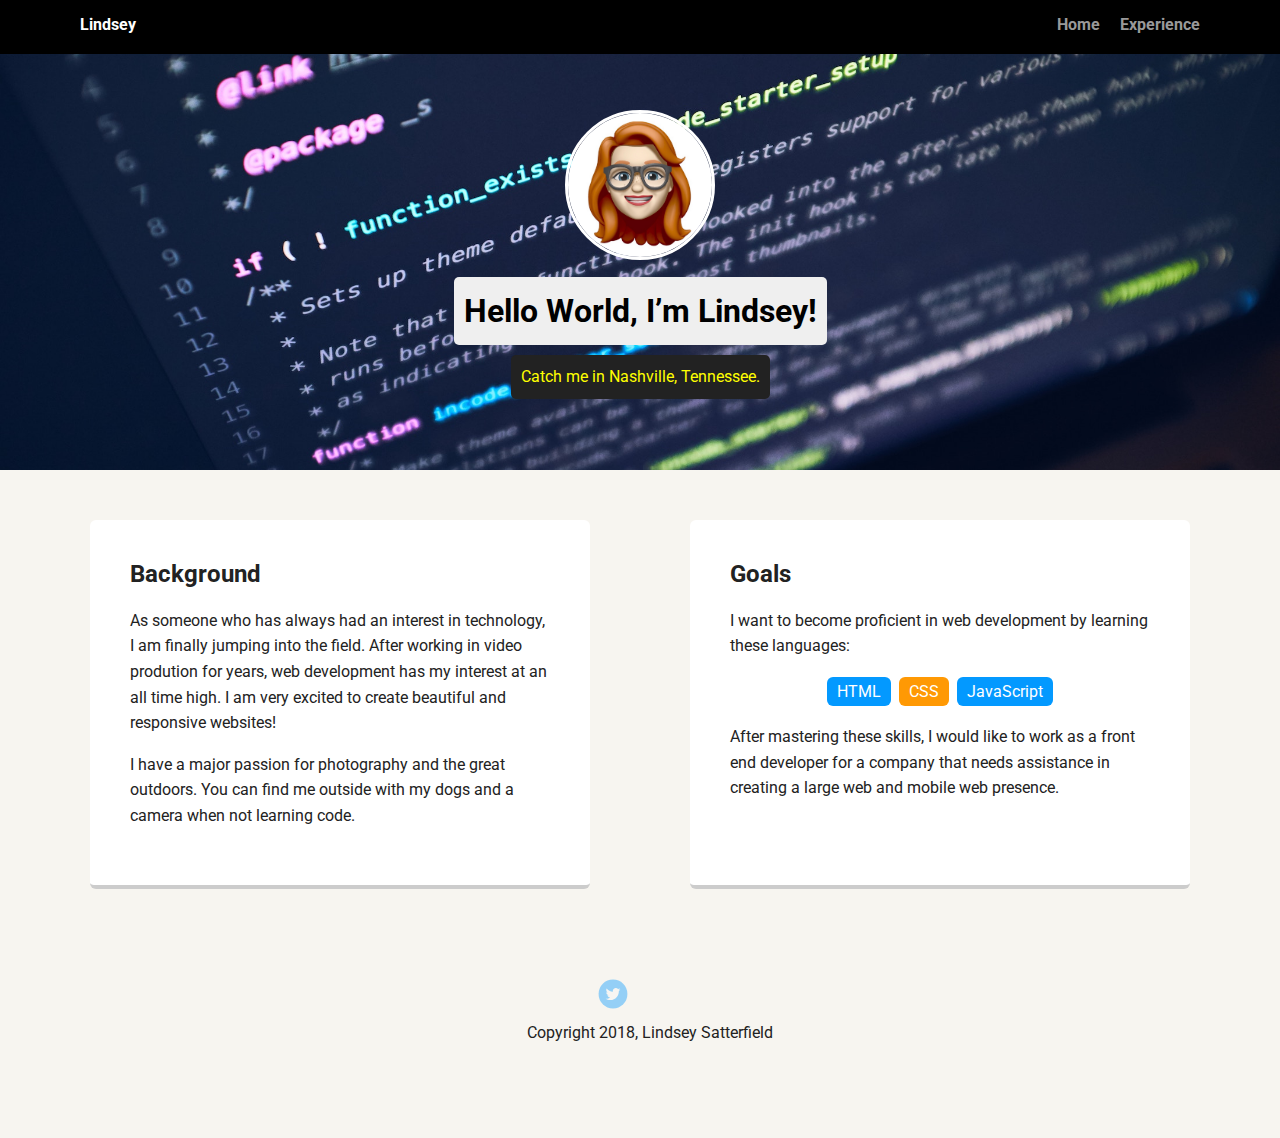
==== index.html @ 00e01c53 "Added personal text" ====
<!doctype html>
<html lang="en">
<head>
  <meta charset="utf-8">
  <title>Lindsey's Profile</title>
  <meta name="viewport" content="width=device-width, initial-scale=1.0">
  <link rel="stylesheet" href="styles.css">
  <link href="https://fonts.googleapis.com/css?family=Muli%7CRoboto:400,300,500,700,900" rel="stylesheet"></head>
  <body>

    <div class="main-nav">
        <ul class="nav">
          <li class="name">Lindsey</li>
          <li><a href="index.html">Home</a></li>
          <li><a href="#">Experience</a></li>
        </ul>
    </div>

    <header>
      <img src="images/Lindsey project 1.jpg" alt="Lindsey as a Memoji" class="profile-image">
      <h1 class="tag name">Hello World, I’m Lindsey!</h1>
      <p class="tag location">Catch me in Nashville, Tennessee.</p>
    </header>

    <main class="flex">
      <div class="card">
        <h2>Background</h2>
        <p>As someone who has always had an interest in technology, I am finally jumping into the field. After working in video prodution for years, web development has my interest at an all time high. I am very excited to create beautiful and responsive websites!</p>
        <p>I have a major passion for photography and the great outdoors. You can find me outside with my dogs and a camera when not learning code.</p>
      </div> 

      <div class="card">
        <h2>Goals</h2>
        <p>I want to become proficient in web development by learning these languages:   </p>
        <ul class="skills">
          <li>HTML</li>
          <li>CSS</li>
          <li>JavaScript</li>
        </ul>
        <p>After mastering these skills, I would like to work as a front end developer for a company that needs assistance in creating a large web and mobile web presence.</p>
      </div> 

    </main>
    <footer>
      <ul>
        <li><a href="#" class="social twitter">Twitter</a></li>
        <li><a href="#" class="social linkedin">LinkedIn</a></li>
        <li><a href="https://github.com/lindseysatterfield" target="_blank" class="social github">Github</a></li>
      </ul>
      <p class="copyright">Copyright 2018, Lindsey Satterfield</p>
    </footer>
  </body>
  </html>
---- styles.css ----
/* Global Layout Set-up */
* { 
  box-sizing: border-box;
}
  
body {
  margin: 0;
  padding: 0;
  text-align: center;
  font-family: 'Roboto', sans-serif;
  color: #222;
  background: #f7f5f0;
}
/* Link Styles */

a {
  text-decoration: none;
  color: #999;
}
a:hover {
  color: #6633ff;
}

/* Section Styles */

.main-nav {
  width: 100%;
  background: black;
  min-height: 30px;
  padding: 10px;
  position: fixed;
  text-align: center;
}
.nav {
  display: flex;
  justify-content: space-around;
  font-weight: 700;
  list-style-type: none;
  margin: 0 auto;
  padding: 0;
}

.nav .name {
    display: block;
    margin-right: auto;
    color: white;
}
.nav li {
  padding: 5px 10px 10px 10px;
}
.nav a {
  transition: all .5s;
}
.nav a:hover {
  color: white
}

header {
  text-align: center;
  background: url('images/Code project 1.jpg') no-repeat top center ;
  background-size: cover;
  background-position: bottom
  overflow: hidden;
  padding-top: 60px;
}
header {
  line-height: 1.5;
}
header .profile-image {
  margin-top: 50px;
  width: 150px;
  height: 150px;
  border-radius: 50%;
  border: 3px solid white;
  transition: all .5s;
}
header .profile-image:hover {
  transform: scale(1.2) rotate(5deg);
}
.tag {
  background-color: #efefef;
  color: black;
  padding: 10px;
  border-radius: 5px;
  display: table;
  margin: 10px auto;
} 
.location {
  background-color: #222;
  color: yellow;
}
.card {
  margin: 30px;
  padding: 20px 40px 40px;
  max-width: 500px;
  text-align: left;
  background: #fff;
  border-bottom: 4px solid #ccc;
  border-radius: 6px;
  transition: all .5s;
}
.card:hover {
  border-color: #ff99ff;
}

ul.skills {
  padding: 0;
  text-align: center;
}

.skills li {
  border-radius: 6px;
  display: inline-block;
  background: #ff9904;
  color: white;
  padding: 5px 10px;
  margin: 2px;
}

.skills li:nth-child(odd) {
  background: #0399ff;
}

footer {
  width: 100%;
  min-height: 30px;
  padding: 20px 0 40px 20px;
}

footer .copyright {
  top: -8px;
  font-size: .75em;
}

footer ul {
  list-style-type: none;
  margin: 0;
  padding: 0;
}

footer ul li {
  display: inline-block;
}

a.social {
  display: inline-block;
  text-indent: -9999px;
  margin-left: 5px;
  width: 30px;
  height: 30px;
  background-size: 30px 30px;
  opacity: .4;
  transition: all .5s;
}
a.twitter {
  background-image: url(images/twitter.svg);
}
a.linkedin {
  background-image: url(images/linkedin.svg);
}
a.github {
  background-image: url(images/github.svg);
}
a.social:hover {
  opacity: 1;
}
.clearfix {
  clear: both;
}

/* Styles for larger screens */
@media screen and (min-width: 720px) {
  
  .flex {
      display: -ms-flexbox;      /* TWEENER - IE 10 */
      display: flex; 
      max-width: 1200px;
      -ms-flex-pack: distribute;
      justify-content: space-around;
      margin: 0 auto;
  }

  header {
    min-height: 470px;
  }

  .nav {
    max-width: 1200px;
    padding: 0 30px;
  }


  main {
    padding-top: 20px;
  }

  main p {
    line-height: 1.6em;
  }

  footer {
    font-size: 1.3em;
    max-width: 1200px;
    margin: 40px auto;
  }

}
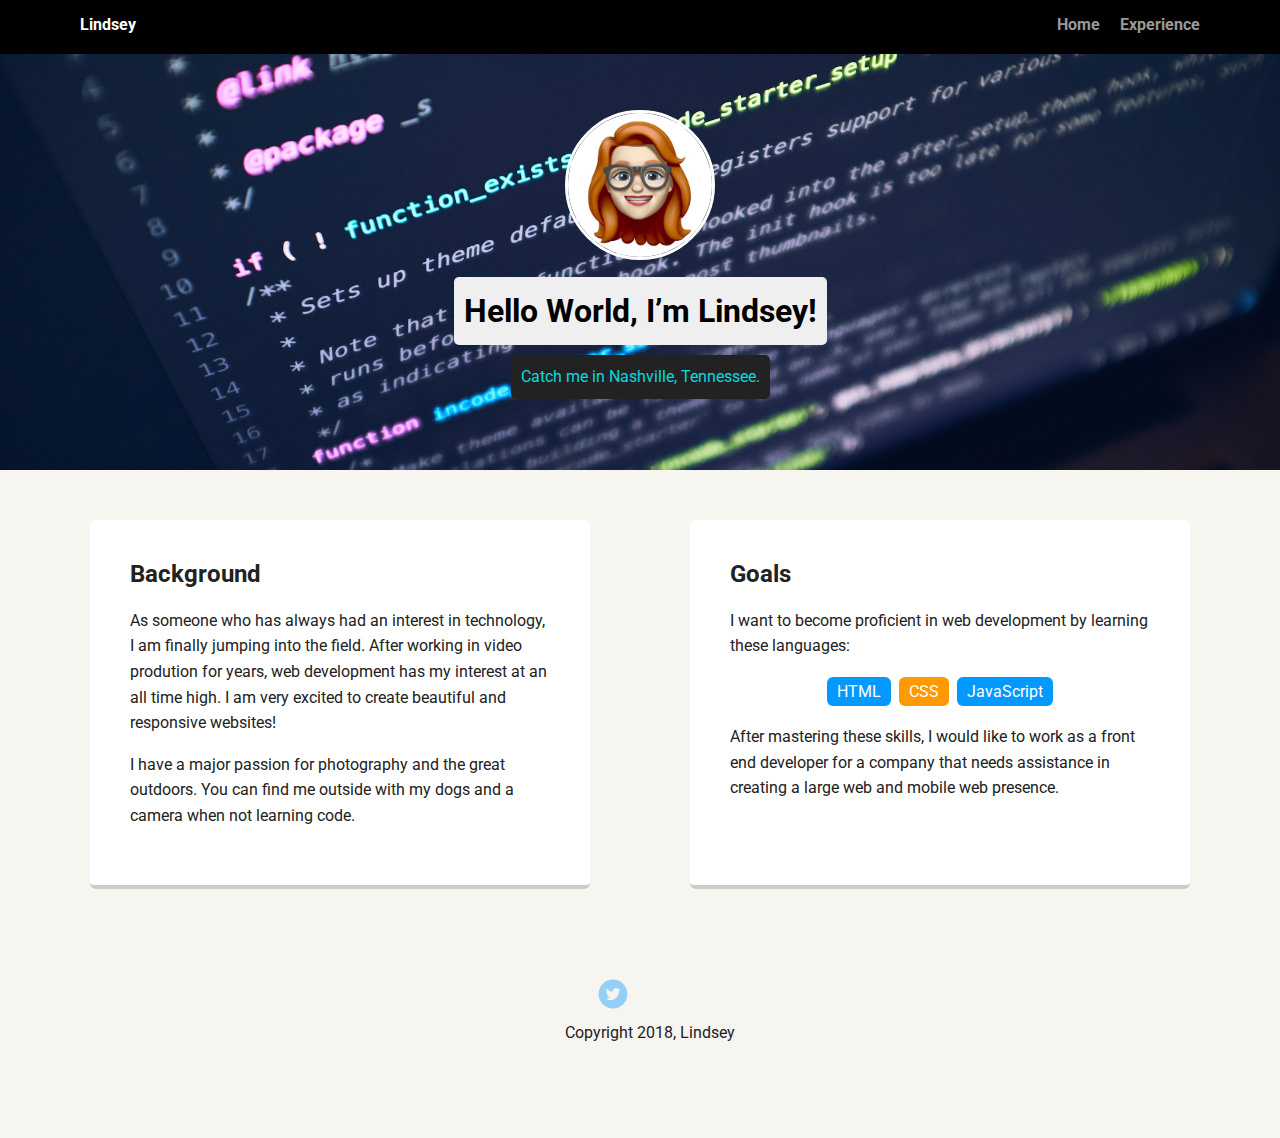
==== commit 35203925: "Color update" ====
--- a/index.html
+++ b/index.html
@@ -5,7 +5,8 @@
   <title>Lindsey's Profile</title>
   <meta name="viewport" content="width=device-width, initial-scale=1.0">
   <link rel="stylesheet" href="styles.css">
-  <link href="https://fonts.googleapis.com/css?family=Muli%7CRoboto:400,300,500,700,900" rel="stylesheet"></head>
+  <link href="https://fonts.googleapis.com/css?family=Muli%7CRoboto:400,300,500,700,900" rel="stylesheet">
+</head>
   <body>
 
     <div class="main-nav">
@@ -47,7 +48,7 @@
         <li><a href="#" class="social linkedin">LinkedIn</a></li>
         <li><a href="https://github.com/lindseysatterfield" target="_blank" class="social github">Github</a></li>
       </ul>
-      <p class="copyright">Copyright 2018, Lindsey Satterfield</p>
+      <p class="copyright">Copyright 2018, Lindsey</p>
     </footer>
   </body>
   </html>
--- a/styles.css
+++ b/styles.css
@@ -87,7 +87,7 @@
 } 
 .location {
   background-color: #222;
-  color: yellow;
+  color: rgba(0, 247, 255, 0.877);
 }
 .card {
   margin: 30px;
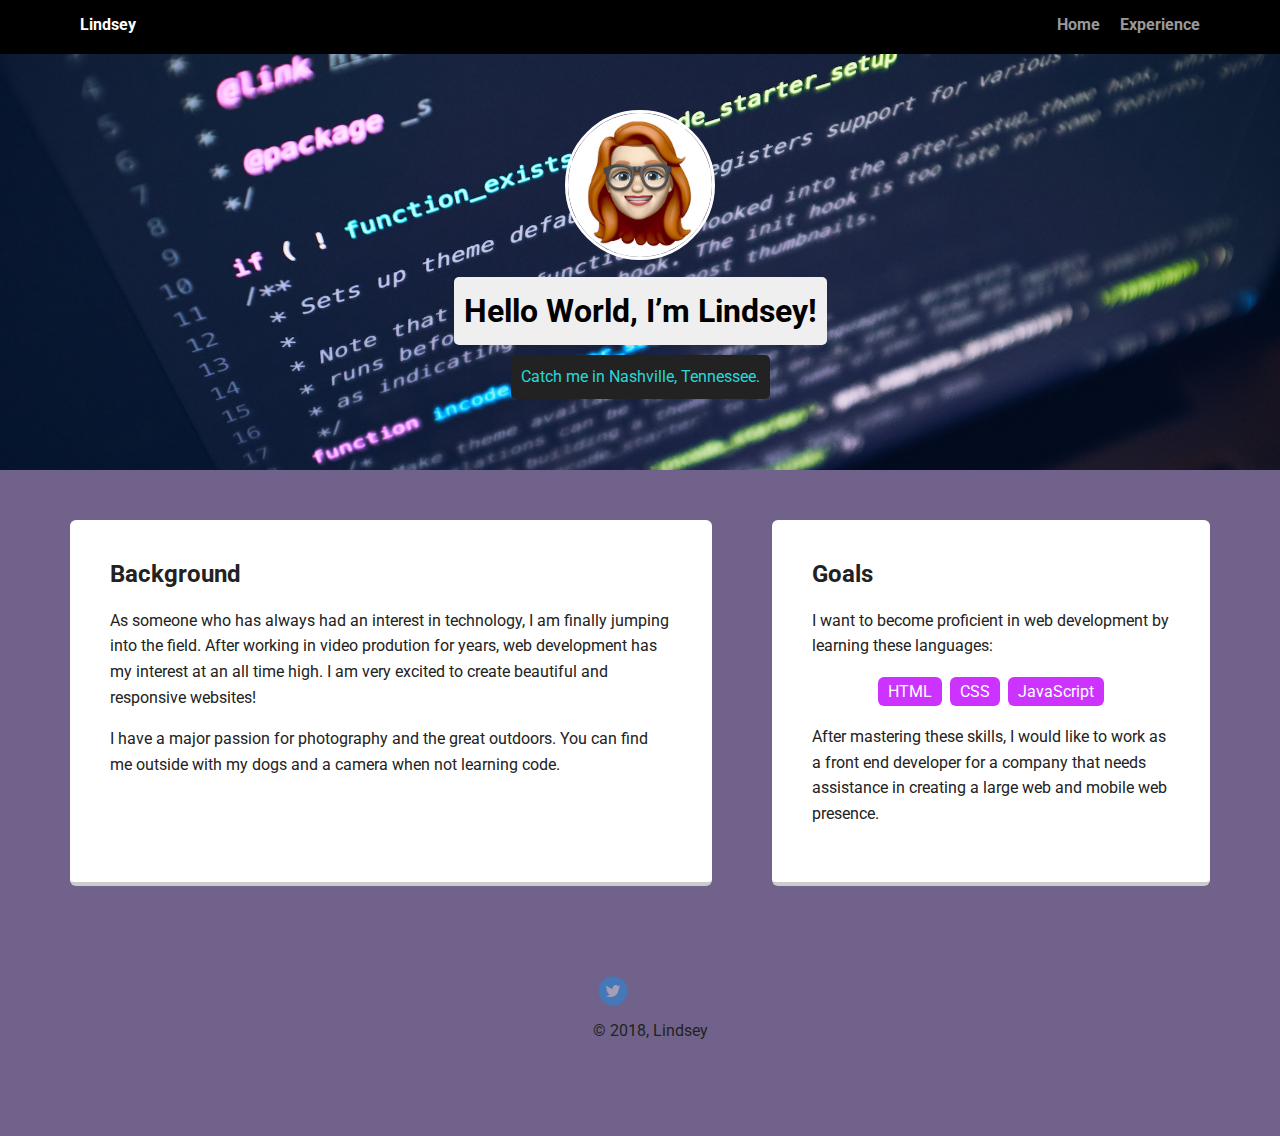
==== commit a981281f: "Changed colors and card size" ====
--- a/index.html
+++ b/index.html
@@ -23,6 +23,7 @@
       <p class="tag location">Catch me in Nashville, Tennessee.</p>
     </header>
 
+<!-- left card -->
     <main class="flex">
       <div class="card">
         <h2>Background</h2>
@@ -30,6 +31,7 @@
         <p>I have a major passion for photography and the great outdoors. You can find me outside with my dogs and a camera when not learning code.</p>
       </div> 
 
+<!-- right card -->
       <div class="card">
         <h2>Goals</h2>
         <p>I want to become proficient in web development by learning these languages:   </p>
@@ -48,7 +50,7 @@
         <li><a href="#" class="social linkedin">LinkedIn</a></li>
         <li><a href="https://github.com/lindseysatterfield" target="_blank" class="social github">Github</a></li>
       </ul>
-      <p class="copyright">Copyright 2018, Lindsey</p>
+      <p class="copyright">&copy; 2018, Lindsey</p>
     </footer>
   </body>
   </html>
--- a/styles.css
+++ b/styles.css
@@ -9,7 +9,7 @@
   text-align: center;
   font-family: 'Roboto', sans-serif;
   color: #222;
-  background: #f7f5f0;
+  background: #70628b;
 }
 /* Link Styles */
 
@@ -87,12 +87,12 @@
 } 
 .location {
   background-color: #222;
-  color: rgba(0, 247, 255, 0.877);
+  color: rgba(39, 253, 253, 0.849);
 }
 .card {
   margin: 30px;
   padding: 20px 40px 40px;
-  max-width: 500px;
+  max-width: 700px;
   text-align: left;
   background: #fff;
   border-bottom: 4px solid #ccc;
@@ -100,7 +100,7 @@
   transition: all .5s;
 }
 .card:hover {
-  border-color: #ff99ff;
+  border-color: rgba(39, 253, 253, 0.849);
 }
 
 ul.skills {
@@ -111,14 +111,14 @@
 .skills li {
   border-radius: 6px;
   display: inline-block;
-  background: #ff9904;
+  background: #c3ff;
   color: white;
   padding: 5px 10px;
   margin: 2px;
 }
 
 .skills li:nth-child(odd) {
-  background: #0399ff;
+  background: #c3ff;
 }
 
 footer {
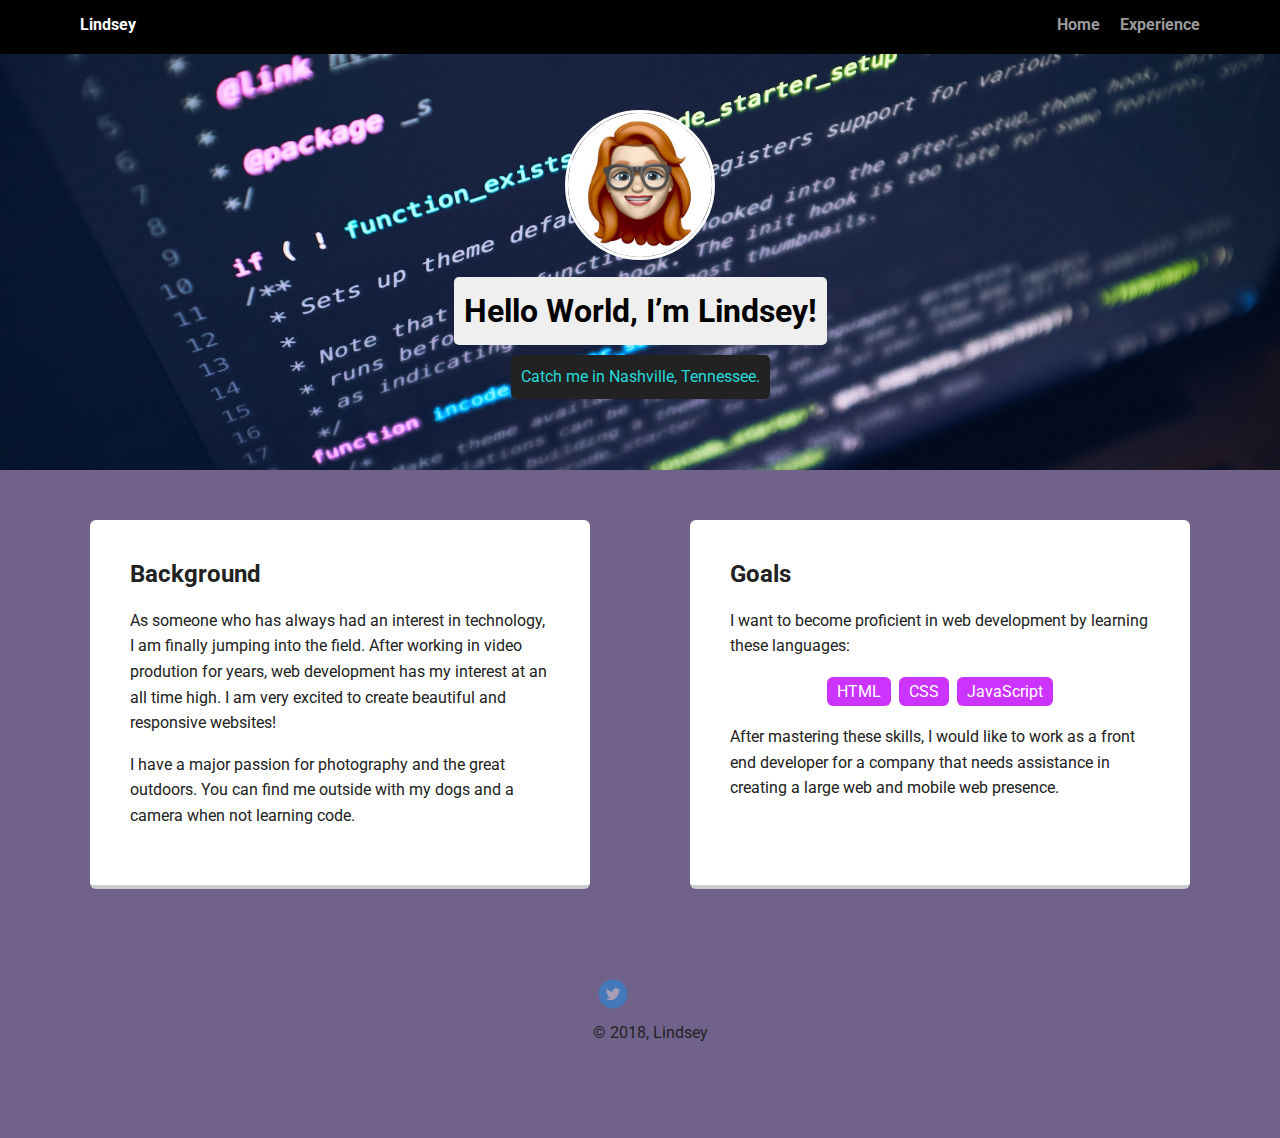
==== commit 8b9885a2: "Added experience.html and some image files" ====
--- a/index.html
+++ b/index.html
@@ -13,7 +13,7 @@
         <ul class="nav">
           <li class="name">Lindsey</li>
           <li><a href="index.html">Home</a></li>
-          <li><a href="#">Experience</a></li>
+          <li><a href="experience.html">Experience</a></li>
         </ul>
     </div>
 
--- a/styles.css
+++ b/styles.css
@@ -92,13 +92,14 @@
 .card {
   margin: 30px;
   padding: 20px 40px 40px;
-  max-width: 700px;
+  max-width: 500px;
   text-align: left;
   background: #fff;
   border-bottom: 4px solid #ccc;
   border-radius: 6px;
   transition: all .5s;
 }
+
 .card:hover {
   border-color: rgba(39, 253, 253, 0.849);
 }
